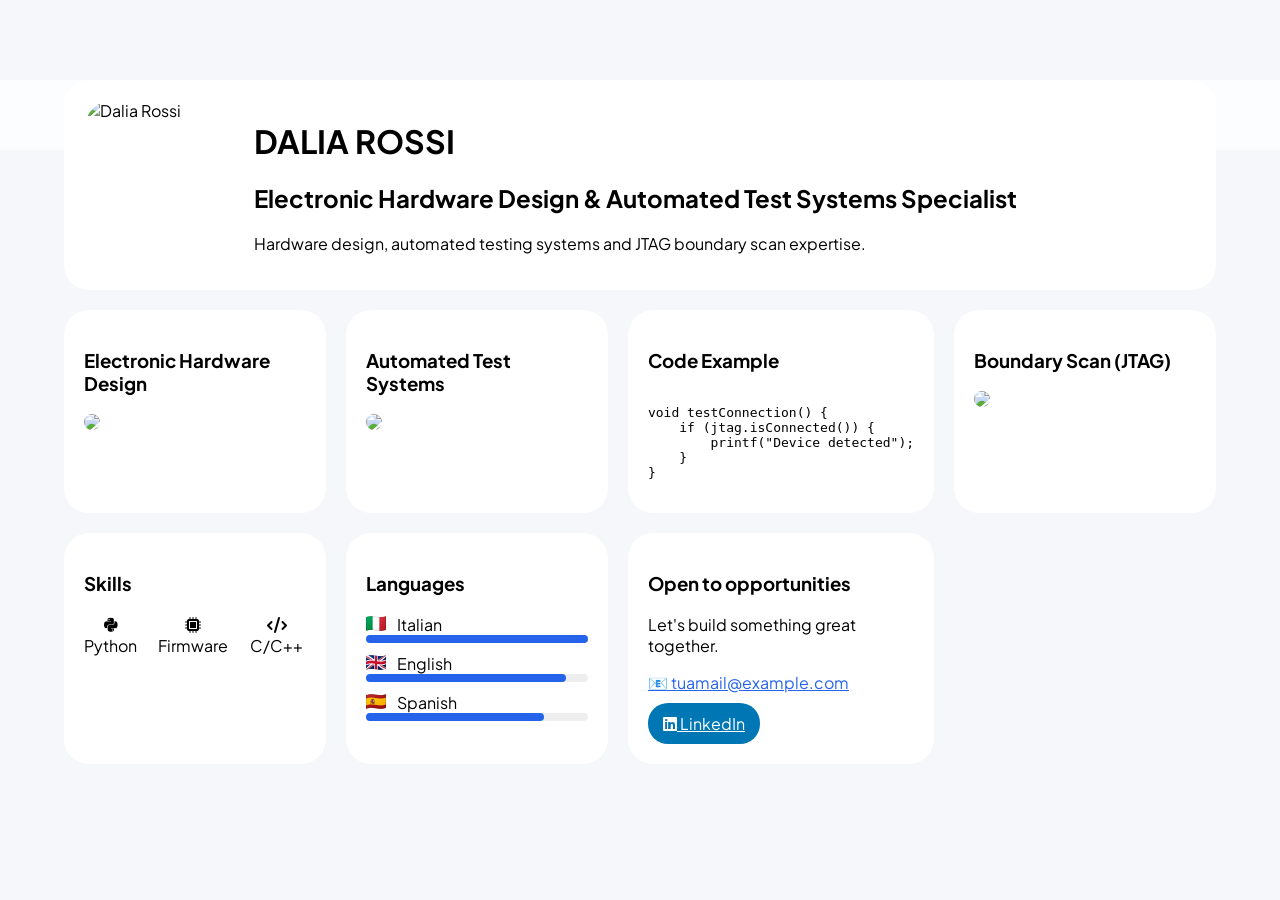
==== index.html @ 94b4492f "Upload" ====
<!DOCTYPE html>
<html lang="it">
<head>
    <meta charset="UTF-8">
    <meta name="viewport" content="width=device-width, initial-scale=1.0">
    <title>Dalia Rossi | Portfolio</title>

    <link href="https://fonts.googleapis.com/css2?family=Plus+Jakarta+Sans:wght@400;500;600;700;800&display=swap" rel="stylesheet">
    <link rel="stylesheet" href="style.css">
    <link rel="stylesheet" href="https://cdnjs.cloudflare.com/ajax/libs/font-awesome/6.0.0/css/all.min.css">
</head>

<body>

<nav class="navbar">
    <div class="nav-container">
        <span class="logo">DALIA ROSSI</span>
        <div class="nav-links">
            <a href="#home">Home</a>
            <a href="#portfolio">Portfolio</a>
            <a href="#contact">Contact</a>
        </div>
    </div>
</nav>

<main class="container">

<!-- HERO -->
<header id="home" class="bento-item hero">
    <img src="images/ritratto.jpg" alt="Dalia Rossi" class="profile-img">
    <div class="hero-text">
        <h1>DALIA ROSSI</h1>
        <h2>Electronic Hardware Design & Automated Test Systems Specialist</h2>
        <p>Hardware design, automated testing systems and JTAG boundary scan expertise.</p>
    </div>
</header>

<!-- PORTFOLIO -->
<section id="portfolio" class="bento-item hardware">
    <h3>Electronic Hardware Design</h3>
    <img src="images/boardscheme.png" class="bento-image">
</section>

<section class="bento-item test-systems">
    <h3>Automated Test Systems</h3>
    <img src="images/greenlabview.png" class="bento-image">
</section>

<section class="bento-item code-card">
    <h3>Code Example</h3>
<pre><code>
void testConnection() {
    if (jtag.isConnected()) {
        printf("Device detected");
    }
}
</code></pre>
</section>

<section class="bento-item jtag">
    <h3>Boundary Scan (JTAG)</h3>
    <img src="images/purplecore.png" class="bento-image">
</section>

<!-- SKILLS -->
<section class="bento-item skills">
    <h3>Skills</h3>
    <div class="skills-icons">
        <div class="skill-icon"><i class="fab fa-python"></i><span>Python</span></div>
        <div class="skill-icon"><i class="fas fa-microchip"></i><span>Firmware</span></div>
        <div class="skill-icon"><i class="fas fa-code"></i><span>C/C++</span></div>
    </div>
</section>

<!-- LANGUAGES -->
<section class="bento-item languages">
    <h3>Languages</h3>

    <div class="lang" data-lang="Ciao">
        <span><img src="images/flags/it.png" class="flag"> Italian</span>
        <div class="bar-bg"><div class="bar" style="width: 100%"></div></div>
    </div>

    <div class="lang" data-lang="Hello">
        <span><img src="images/flags/gb.png" class="flag"> English</span>
        <div class="bar-bg"><div class="bar" style="width: 90%"></div></div>
    </div>

    <div class="lang" data-lang="Hola">
        <span><img src="images/flags/es.png" class="flag"> Spanish</span>
        <div class="bar-bg"><div class="bar" style="width: 80%"></div></div>
    </div>
</section>

<!-- CONTACT -->
<section id="contact" class="bento-item contact-section">
    <h3>Open to opportunities</h3>
    <p>Let's build something great together.</p>

    <a href="mailto:tuamail@example.com" class="email-link">
        📧 tuamail@example.com
    </a>

    <a href="https://www.linkedin.com" target="_blank" class="linkedin-pill">
        <i class="fab fa-linkedin"></i> LinkedIn
    </a>
</section>

</main>

<!-- ANIMAZIONI -->
<script>
const observer = new IntersectionObserver((entries) => {
  entries.forEach(entry => {
    if (entry.isIntersecting) {
      entry.target.classList.add("show");
    }
  });
}, { threshold: 0.15 });

document.querySelectorAll(".bento-item").forEach(el => {
  el.classList.add("hidden");
  observer.observe(el);
});
</script>

</body>
</html>
---- style.css ----
:root {
    --primary: #2563eb;
    --bg: #f5f7fb;
    --text: #1d1d1f;
}

body {
    font-family: 'Plus Jakarta Sans', sans-serif;
    background: var(--bg);
    margin: 0;
    padding-top: 80px;
}

.navbar {
    position: fixed;
    width: 100%;
    height: 70px;
    background: rgba(255,255,255,0.7);
    backdrop-filter: blur(10px);
    display: flex;
    align-items: center;
}

.nav-container {
    width: 90%;
    margin: auto;
    display: flex;
    justify-content: space-between;
}

.container {
    width: 90%;
    margin: auto;
    display: grid;
    grid-template-columns: repeat(4,1fr);
    gap: 20px;
}

.bento-item {
    background: white;
    border-radius: 25px;
    padding: 20px;
    transition: 0.4s;
}

.bento-item:hover {
    transform: translateY(-5px);
}

.hero {
    grid-column: span 4;
    display: flex;
    gap: 30px;
}

.profile-img {
    width: 140px;
    border-radius: 30px;
}

.skills-icons {
    display: flex;
    gap: 20px;
}

.skill-icon {
    text-align: center;
}

.bento-image {
    width: 100%;
    border-radius: 15px;
}

.languages .lang {
    margin-top: 10px;
    position: relative;
}

.flag {
    width: 20px;
    margin-right: 8px;
}

.bar-bg {
    background: #eee;
    height: 8px;
    border-radius: 10px;
}

.bar {
    background: var(--primary);
    height: 100%;
    border-radius: 10px;
}

/* TOOLTIP */
.lang::after {
    content: attr(data-lang);
    position: absolute;
    top: -30px;
    left: 0;
    background: black;
    color: white;
    padding: 4px 10px;
    border-radius: 6px;
    opacity: 0;
    transition: 0.3s;
}

.lang:hover::after {
    opacity: 1;
}

/* CONTACT */
.email-link {
    display: block;
    margin-top: 10px;
    color: var(--primary);
}

.linkedin-pill {
    display: inline-block;
    margin-top: 10px;
    background: #0077b5;
    color: white;
    padding: 10px 15px;
    border-radius: 20px;
}

/* ANIMAZIONI */
.hidden {
    opacity: 0;
    transform: translateY(30px);
}

.show {
    opacity: 1;
    transform: translateY(0);
}

/* RESPONSIVE */
@media(max-width:900px){
    .container {grid-template-columns:repeat(2,1fr);}
}

@media(max-width:600px){
    .container {grid-template-columns:1fr;}
    .hero {flex-direction: column;}
}
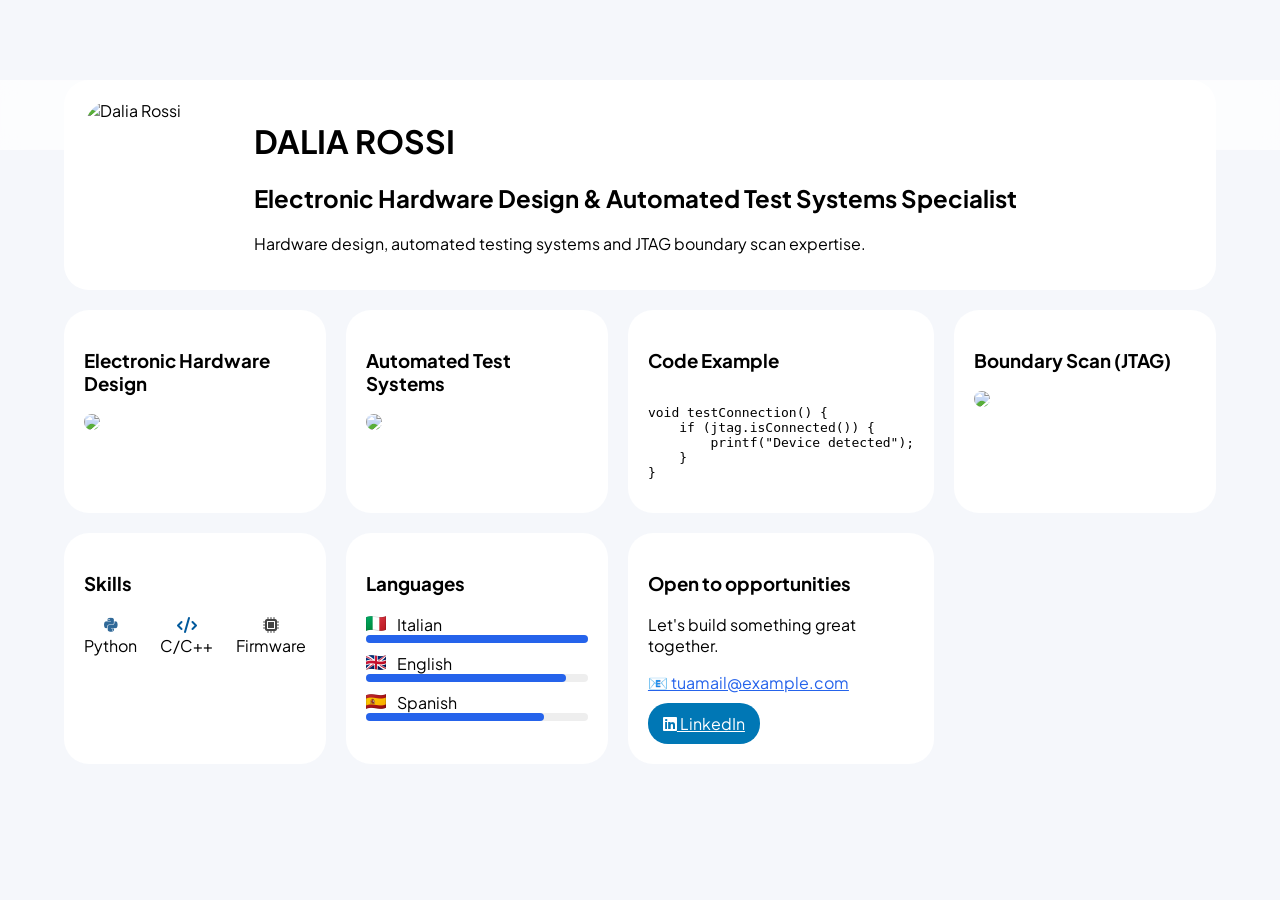
==== commit b4dbb06d: "Update index.html fix nav bar" ====
--- a/index.html
+++ b/index.html
@@ -1,5 +1,5 @@
 <!DOCTYPE html>
-<html lang="it">
+<html lang="en">
 <head>
     <meta charset="UTF-8">
     <meta name="viewport" content="width=device-width, initial-scale=1.0">
@@ -19,6 +19,14 @@
             <a href="#home">Home</a>
             <a href="#portfolio">Portfolio</a>
             <a href="#contact">Contact</a>
+
+            <a href="https://github.com/dal-dal" target="_blank" class="icon-link">
+                <i class="fab fa-github"></i>
+            </a>
+
+            <a href="https://www.linkedin.com/in/dalia-rossi-74ba99146" target="_blank" class="icon-link">
+                <i class="fab fa-linkedin"></i>
+            </a>
         </div>
     </div>
 </nav>
@@ -66,9 +74,20 @@
 <section class="bento-item skills">
     <h3>Skills</h3>
     <div class="skills-icons">
-        <div class="skill-icon"><i class="fab fa-python"></i><span>Python</span></div>
-        <div class="skill-icon"><i class="fas fa-microchip"></i><span>Firmware</span></div>
-        <div class="skill-icon"><i class="fas fa-code"></i><span>C/C++</span></div>
+        <div class="skill-icon">
+            <i class="fab fa-python" style="color:#306998"></i>
+            <span>Python</span>
+        </div>
+
+        <div class="skill-icon">
+            <i class="fas fa-code" style="color:#00599C"></i>
+            <span>C/C++</span>
+        </div>
+
+        <div class="skill-icon">
+            <i class="fas fa-microchip" style="color:#444"></i>
+            <span>Firmware</span>
+        </div>
     </div>
 </section>
 
@@ -125,4 +144,4 @@
 </script>
 
 </body>
-</html>+</html>
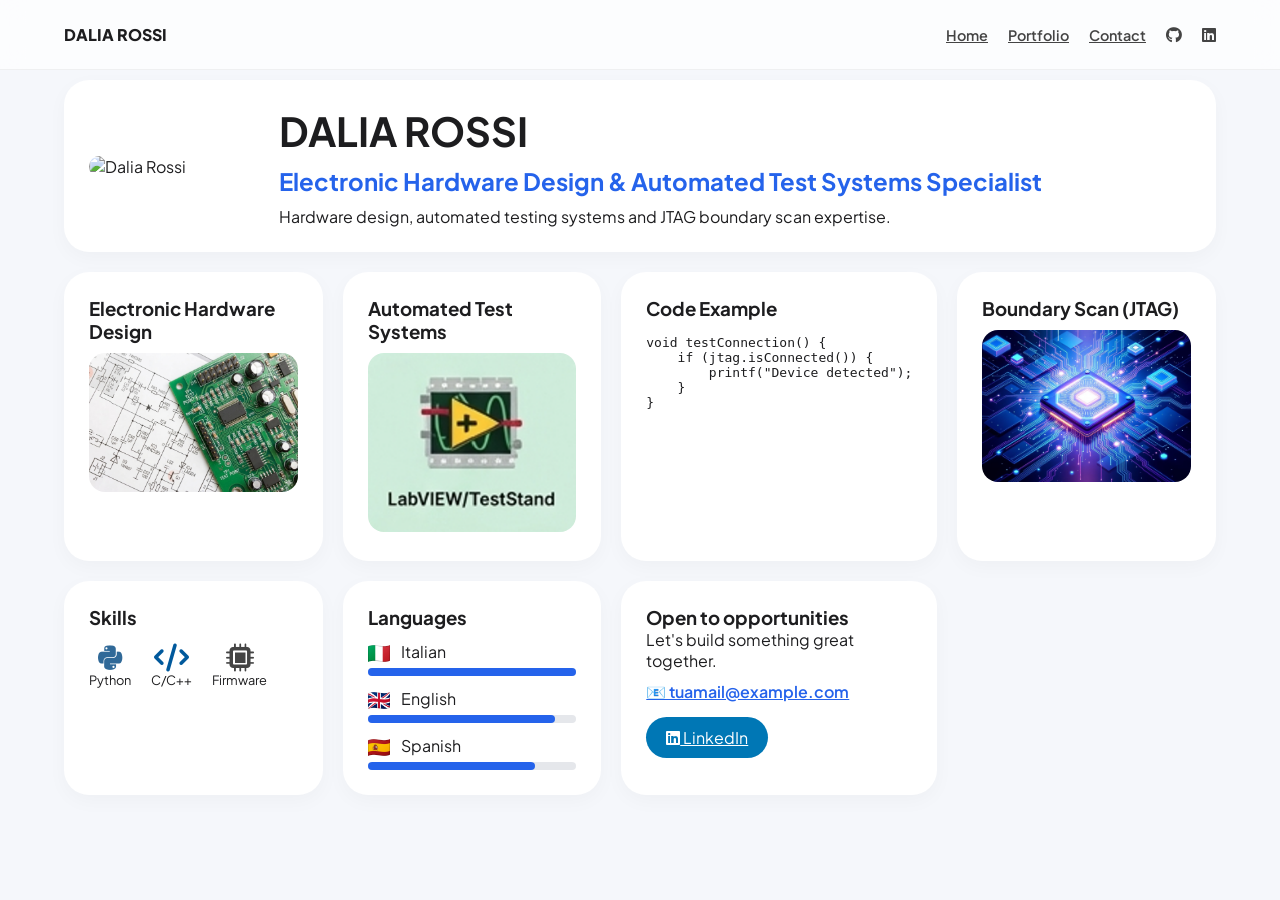
==== commit 53a263d3: "Update index.html fix images names" ====
--- a/index.html
+++ b/index.html
@@ -35,7 +35,7 @@
 
 <!-- HERO -->
 <header id="home" class="bento-item hero">
-    <img src="images/ritratto.jpg" alt="Dalia Rossi" class="profile-img">
+    <img src="images/Ritratto.jpg" alt="Dalia Rossi" class="profile-img">
     <div class="hero-text">
         <h1>DALIA ROSSI</h1>
         <h2>Electronic Hardware Design & Automated Test Systems Specialist</h2>
@@ -46,12 +46,12 @@
 <!-- PORTFOLIO -->
 <section id="portfolio" class="bento-item hardware">
     <h3>Electronic Hardware Design</h3>
-    <img src="images/boardscheme.png" class="bento-image">
+    <img src="images/BoardScheme.png" class="bento-image">
 </section>
 
 <section class="bento-item test-systems">
     <h3>Automated Test Systems</h3>
-    <img src="images/greenlabview.png" class="bento-image">
+    <img src="images/GreenLabView.png" class="bento-image">
 </section>
 
 <section class="bento-item code-card">
@@ -67,7 +67,7 @@
 
 <section class="bento-item jtag">
     <h3>Boundary Scan (JTAG)</h3>
-    <img src="images/purplecore.png" class="bento-image">
+    <img src="images/PurpleCore.png" class="bento-image">
 </section>
 
 <!-- SKILLS -->
--- a/style.css
+++ b/style.css
@@ -1,24 +1,40 @@
+/* --- BASE --- */
 :root {
     --primary: #2563eb;
     --bg: #f5f7fb;
     --text: #1d1d1f;
+    --subtext: #6b7280;
+}
+
+* {
+    box-sizing: border-box;
+    margin: 0;
+    padding: 0;
+}
+
+html {
+    scroll-behavior: smooth;
 }
 
 body {
     font-family: 'Plus Jakarta Sans', sans-serif;
     background: var(--bg);
-    margin: 0;
+    color: var(--text);
     padding-top: 80px;
 }
 
+/* --- NAVBAR --- */
 .navbar {
     position: fixed;
+    top: 0;
     width: 100%;
     height: 70px;
     background: rgba(255,255,255,0.7);
-    backdrop-filter: blur(10px);
-    display: flex;
-    align-items: center;
+    backdrop-filter: blur(12px);
+    display: flex;
+    align-items: center;
+    border-bottom: 1px solid rgba(0,0,0,0.05);
+    z-index: 1000;
 }
 
 .nav-container {
@@ -26,66 +42,151 @@
     margin: auto;
     display: flex;
     justify-content: space-between;
-}
-
+    align-items: center;
+}
+
+.logo {
+    font-weight: 800;
+}
+
+.nav-links {
+    display: flex;
+    gap: 20px;
+    align-items: center;
+}
+
+.nav-links a {
+    font-size: 0.9rem;
+    color: #444;
+    font-weight: 600;
+    position: relative;
+}
+
+.nav-links a::after {
+    content: "";
+    position: absolute;
+    height: 2px;
+    width: 0%;
+    bottom: -4px;
+    left: 0;
+    background: var(--primary);
+    transition: 0.3s;
+}
+
+.nav-links a:hover::after {
+    width: 100%;
+}
+
+/* social icons */
+.icon-link i {
+    font-size: 1rem;
+    transition: 0.3s;
+}
+
+.icon-link:hover i {
+    color: var(--primary);
+    transform: translateY(-2px);
+}
+
+/* --- GRID --- */
 .container {
     width: 90%;
     margin: auto;
     display: grid;
-    grid-template-columns: repeat(4,1fr);
+    grid-template-columns: repeat(4, 1fr);
     gap: 20px;
 }
 
+/* --- CARDS --- */
 .bento-item {
     background: white;
     border-radius: 25px;
-    padding: 20px;
-    transition: 0.4s;
+    padding: 25px;
+    transition: all 0.35s ease;
+    box-shadow: 0 6px 20px rgba(0,0,0,0.03);
+    position: relative;
 }
 
 .bento-item:hover {
-    transform: translateY(-5px);
-}
-
+    transform: translateY(-6px);
+    box-shadow: 0 15px 35px rgba(0,0,0,0.08);
+}
+
+/* --- HERO --- */
 .hero {
     grid-column: span 4;
     display: flex;
-    gap: 30px;
+    gap: 40px;
+    align-items: center;
 }
 
 .profile-img {
-    width: 140px;
+    width: 150px;
     border-radius: 30px;
 }
 
-.skills-icons {
-    display: flex;
-    gap: 20px;
-}
-
-.skill-icon {
-    text-align: center;
-}
-
+.hero-text h1 {
+    font-size: 2.5rem;
+}
+
+.hero-text h2 {
+    color: var(--primary);
+    margin: 10px 0;
+}
+
+/* --- IMMAGINI --- */
 .bento-image {
     width: 100%;
-    border-radius: 15px;
-}
-
-.languages .lang {
+    border-radius: 16px;
     margin-top: 10px;
+    transition: 0.4s;
+}
+
+.bento-item:hover .bento-image {
+    transform: scale(1.04);
+}
+
+/* --- SKILLS --- */
+.skills-icons {
+    display: flex;
+    gap: 20px;
+    margin-top: 15px;
+}
+
+.skill-icon {
+    display: flex;
+    flex-direction: column;
+    align-items: center;
+    font-size: 0.8rem;
+}
+
+.skill-icon i {
+    font-size: 28px;
+    transition: 0.3s;
+}
+
+.skill-icon:hover i {
+    transform: scale(1.2);
+}
+
+/* --- LANGUAGES --- */
+.lang {
+    margin-top: 12px;
     position: relative;
+    cursor: pointer;
 }
 
 .flag {
-    width: 20px;
+    width: 22px;
     margin-right: 8px;
+    vertical-align: middle;
 }
 
 .bar-bg {
-    background: #eee;
+    background: #e5e7eb;
     height: 8px;
     border-radius: 10px;
+    margin-top: 6px;
 }
 
 .bar {
@@ -94,44 +195,49 @@
     border-radius: 10px;
 }
 
-/* TOOLTIP */
+/* tooltip */
 .lang::after {
     content: attr(data-lang);
     position: absolute;
-    top: -30px;
-    left: 0;
-    background: black;
+    top: -35px;
+    left: 50%;
+    transform: translateX(-50%) translateY(10px);
+    background: #111;
     color: white;
-    padding: 4px 10px;
-    border-radius: 6px;
+    padding: 6px 10px;
+    border-radius: 8px;
+    font-size: 0.75rem;
     opacity: 0;
     transition: 0.3s;
 }
 
 .lang:hover::after {
     opacity: 1;
-}
-
-/* CONTACT */
+    transform: translateX(-50%) translateY(0);
+}
+
+/* --- CONTACT --- */
 .email-link {
     display: block;
     margin-top: 10px;
     color: var(--primary);
+    font-weight: 600;
 }
 
 .linkedin-pill {
     display: inline-block;
-    margin-top: 10px;
+    margin-top: 15px;
     background: #0077b5;
     color: white;
-    padding: 10px 15px;
-    border-radius: 20px;
-}
-
-/* ANIMAZIONI */
+    padding: 10px 20px;
+    border-radius: 999px;
+}
+
+/* --- ANIMAZIONI SCROLL --- */
 .hidden {
     opacity: 0;
     transform: translateY(30px);
+    transition: all 0.7s ease;
 }
 
 .show {
@@ -139,12 +245,21 @@
     transform: translateY(0);
 }
 
-/* RESPONSIVE */
+/* --- RESPONSIVE --- */
 @media(max-width:900px){
-    .container {grid-template-columns:repeat(2,1fr);}
+    .container {
+        grid-template-columns: repeat(2,1fr);
+    }
+
+    .hero {
+        grid-column: span 2;
+        flex-direction: column;
+        text-align: center;
+    }
 }
 
 @media(max-width:600px){
-    .container {grid-template-columns:1fr;}
-    .hero {flex-direction: column;}
-}+    .container {
+        grid-template-columns: 1fr;
+    }
+}
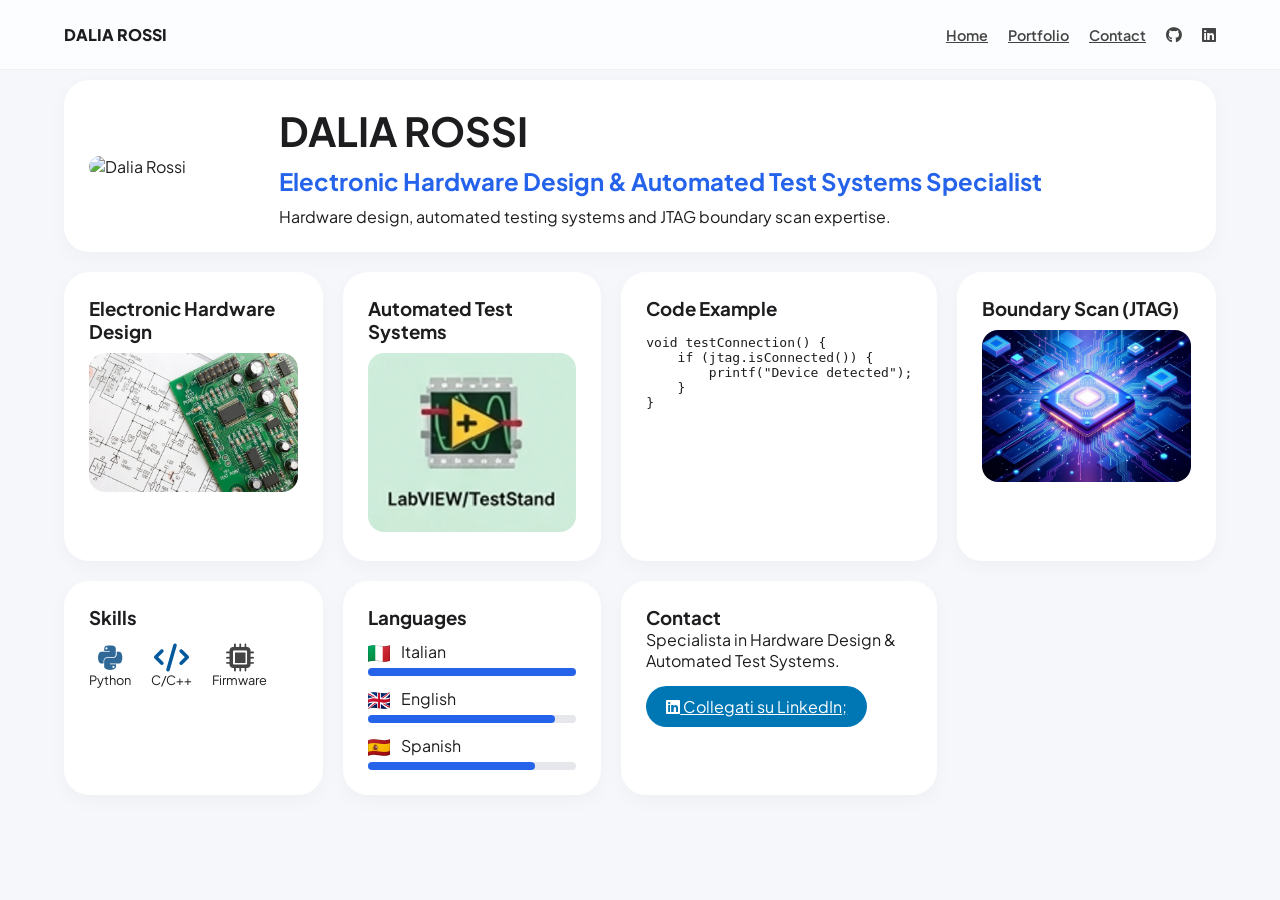
==== commit e97e9865: "Update index.html contact section" ====
--- a/index.html
+++ b/index.html
@@ -113,16 +113,15 @@
 
 <!-- CONTACT -->
 <section id="contact" class="bento-item contact-section">
-    <h3>Open to opportunities</h3>
-    <p>Let's build something great together.</p>
-
-    <a href="mailto:tuamail@example.com" class="email-link">
-        📧 tuamail@example.com
-    </a>
-
-    <a href="https://www.linkedin.com" target="_blank" class="linkedin-pill">
-        <i class="fab fa-linkedin"></i> LinkedIn
-    </a>
+    <h3>Contact</h3> 
+	<p>Specialista in Hardware Design & Automated Test Systems.</p> 
+	<div class="social-pills"> 
+		<a href="https://www.linkedin.com/in/dalia-rossi-74ba99146" target="_blank" class="linkedin-pill"> 
+		<i class="fab fa-linkedin"></i>
+		Collegati su LinkedIn;
+		</a> 
+	</div> 
+    
 </section>
 
 </main>
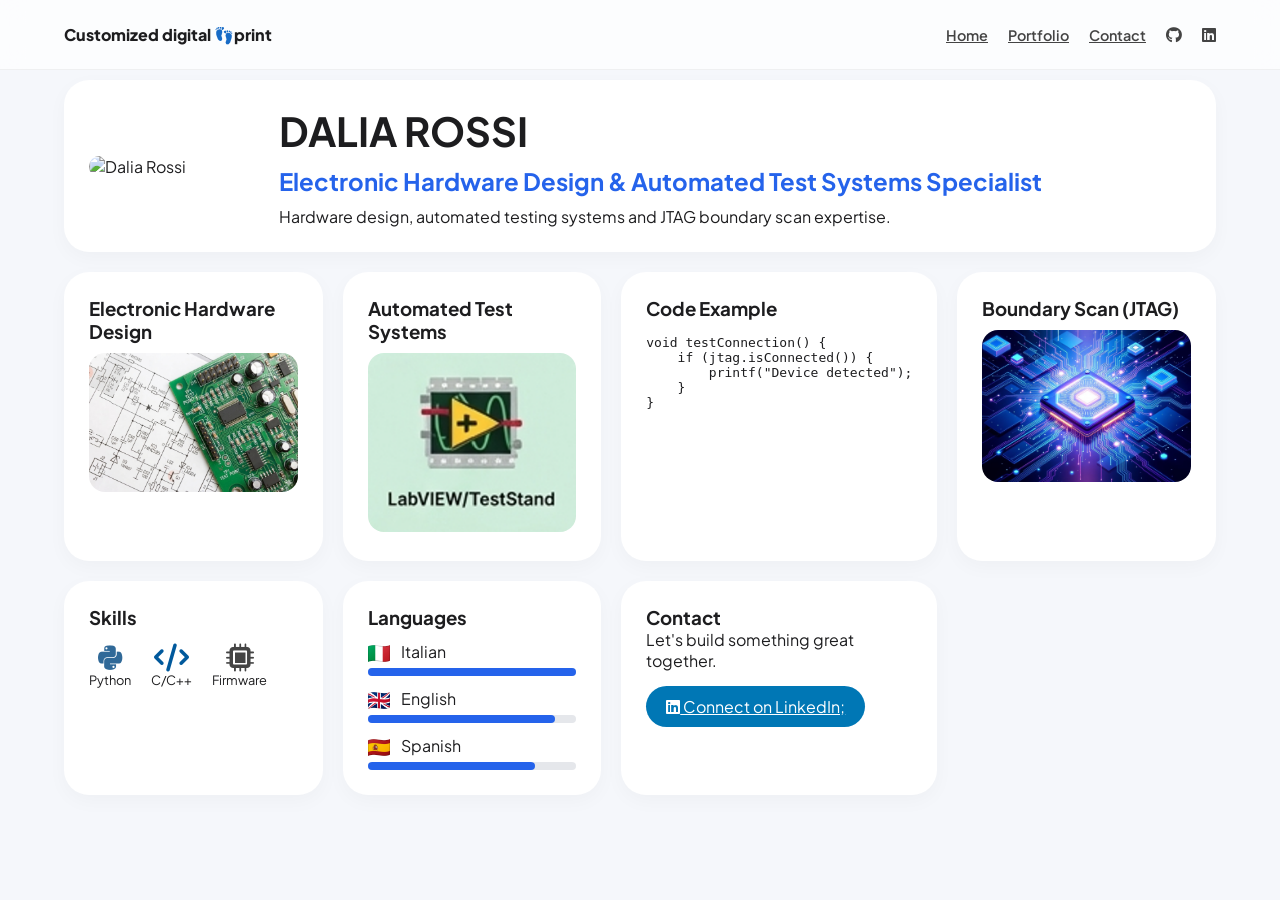
==== commit 4b40e72f: "Update index.html" ====
--- a/index.html
+++ b/index.html
@@ -14,7 +14,7 @@
 
 <nav class="navbar">
     <div class="nav-container">
-        <span class="logo">DALIA ROSSI</span>
+        <span class="logo">Customized digital 👣print</span>
         <div class="nav-links">
             <a href="#home">Home</a>
             <a href="#portfolio">Portfolio</a>
@@ -95,17 +95,17 @@
 <section class="bento-item languages">
     <h3>Languages</h3>
 
-    <div class="lang" data-lang="Ciao">
+    <div class="lang" data-lang="Ciao!🖐">
         <span><img src="images/flags/it.png" class="flag"> Italian</span>
         <div class="bar-bg"><div class="bar" style="width: 100%"></div></div>
     </div>
 
-    <div class="lang" data-lang="Hello">
+    <div class="lang" data-lang="Hello!">
         <span><img src="images/flags/gb.png" class="flag"> English</span>
         <div class="bar-bg"><div class="bar" style="width: 90%"></div></div>
     </div>
 
-    <div class="lang" data-lang="Hola">
+    <div class="lang" data-lang="¡Hola!">
         <span><img src="images/flags/es.png" class="flag"> Spanish</span>
         <div class="bar-bg"><div class="bar" style="width: 80%"></div></div>
     </div>
@@ -114,11 +114,11 @@
 <!-- CONTACT -->
 <section id="contact" class="bento-item contact-section">
     <h3>Contact</h3> 
-	<p>Specialista in Hardware Design & Automated Test Systems.</p> 
+	<p>Let's build something great together.</p> 
 	<div class="social-pills"> 
 		<a href="https://www.linkedin.com/in/dalia-rossi-74ba99146" target="_blank" class="linkedin-pill"> 
 		<i class="fab fa-linkedin"></i>
-		Collegati su LinkedIn;
+		Connect on LinkedIn;
 		</a> 
 	</div> 
     
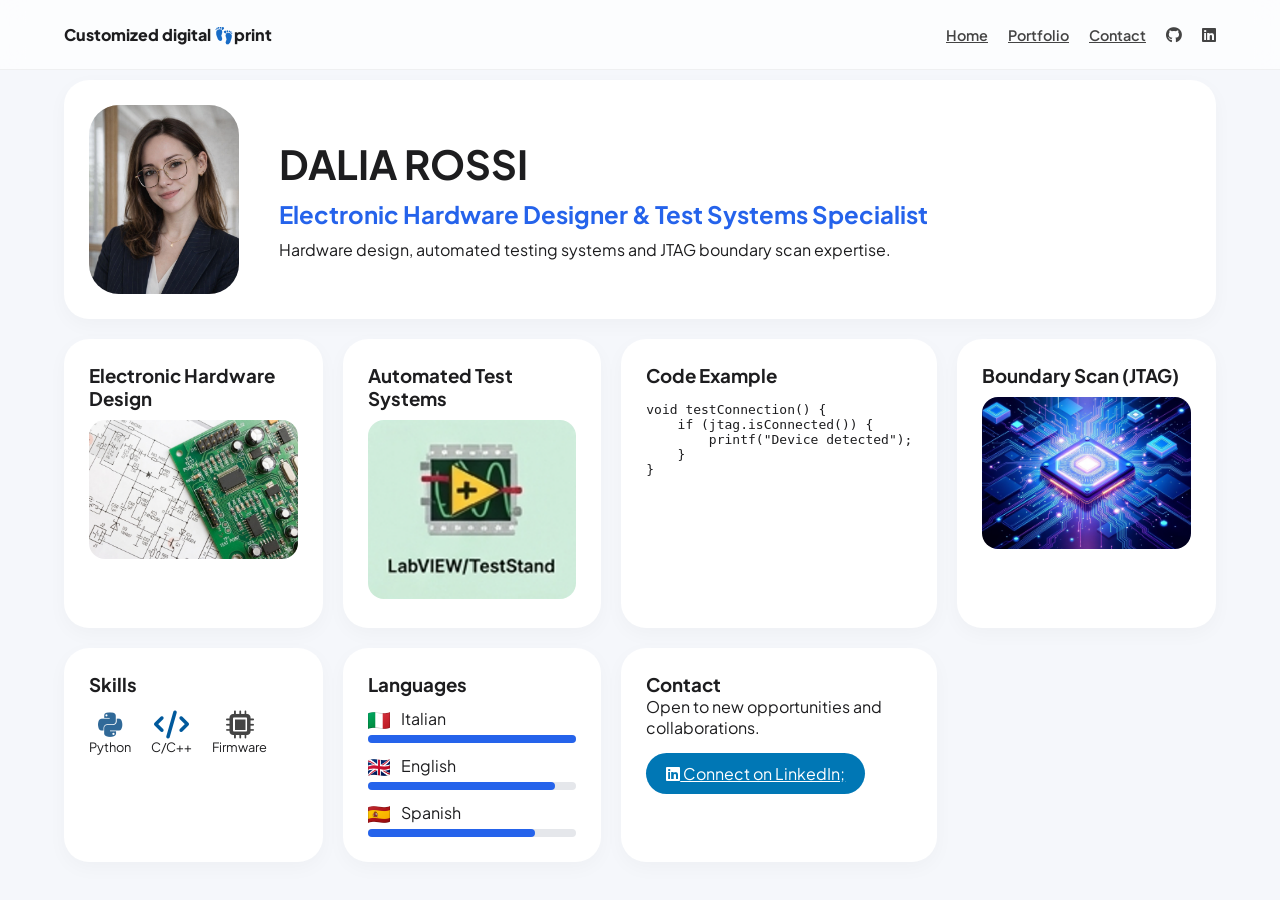
==== commit b6669b8f: "Update index.html" ====
--- a/index.html
+++ b/index.html
@@ -35,10 +35,10 @@
 
 <!-- HERO -->
 <header id="home" class="bento-item hero">
-    <img src="images/Ritratto.jpg" alt="Dalia Rossi" class="profile-img">
+    <img src="images/Ritratto.png" alt="Dalia Rossi" class="profile-img">
     <div class="hero-text">
         <h1>DALIA ROSSI</h1>
-        <h2>Electronic Hardware Design & Automated Test Systems Specialist</h2>
+        <h2>Electronic Hardware Designer & Test Systems Specialist</h2>
         <p>Hardware design, automated testing systems and JTAG boundary scan expertise.</p>
     </div>
 </header>
@@ -114,7 +114,7 @@
 <!-- CONTACT -->
 <section id="contact" class="bento-item contact-section">
     <h3>Contact</h3> 
-	<p>Let's build something great together.</p> 
+	<p>Open to new opportunities and collaborations.</p> 
 	<div class="social-pills"> 
 		<a href="https://www.linkedin.com/in/dalia-rossi-74ba99146" target="_blank" class="linkedin-pill"> 
 		<i class="fab fa-linkedin"></i>
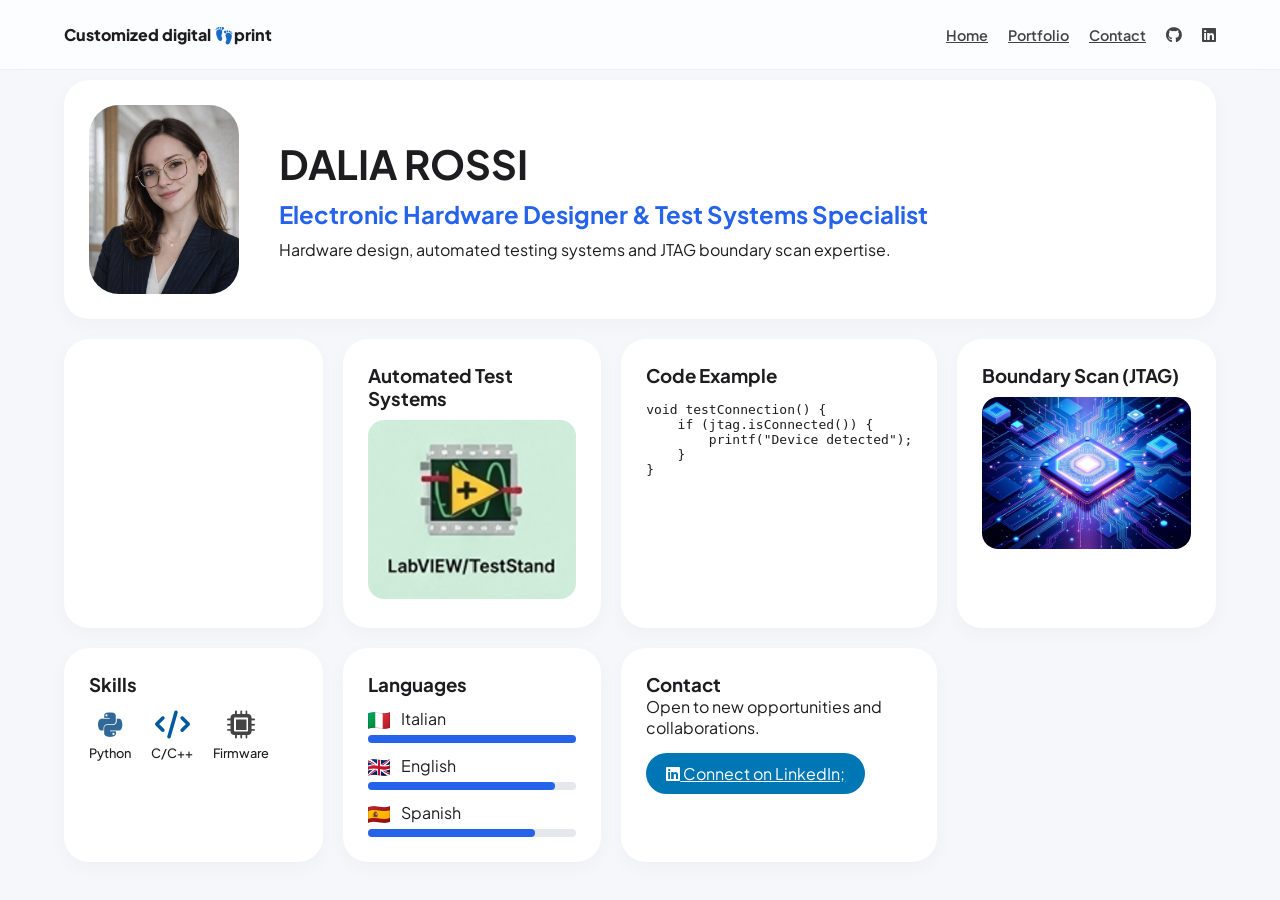
==== commit 58d67d2f: "Update index.html clickable" ====
--- a/index.html
+++ b/index.html
@@ -44,10 +44,11 @@
 </header>
 
 <!-- PORTFOLIO -->
-<section id="portfolio" class="bento-item hardware">
+<!--<section id="portfolio" class="bento-item hardware">
     <h3>Electronic Hardware Design</h3>
     <img src="images/BoardScheme.png" class="bento-image">
-</section>
+</section> -->
+<a href="hardware.html" class="bento-item hardware clickable"></a>
 
 <section class="bento-item test-systems">
     <h3>Automated Test Systems</h3>
--- a/style.css
+++ b/style.css
@@ -263,3 +263,12 @@
         grid-template-columns: 1fr;
     }
 }
+
+.skill-icon span {
+    margin-top: 6px;
+    font-weight: 500;
+}
+
+.skill-icon:hover {
+    transform: translateY(-3px);
+}
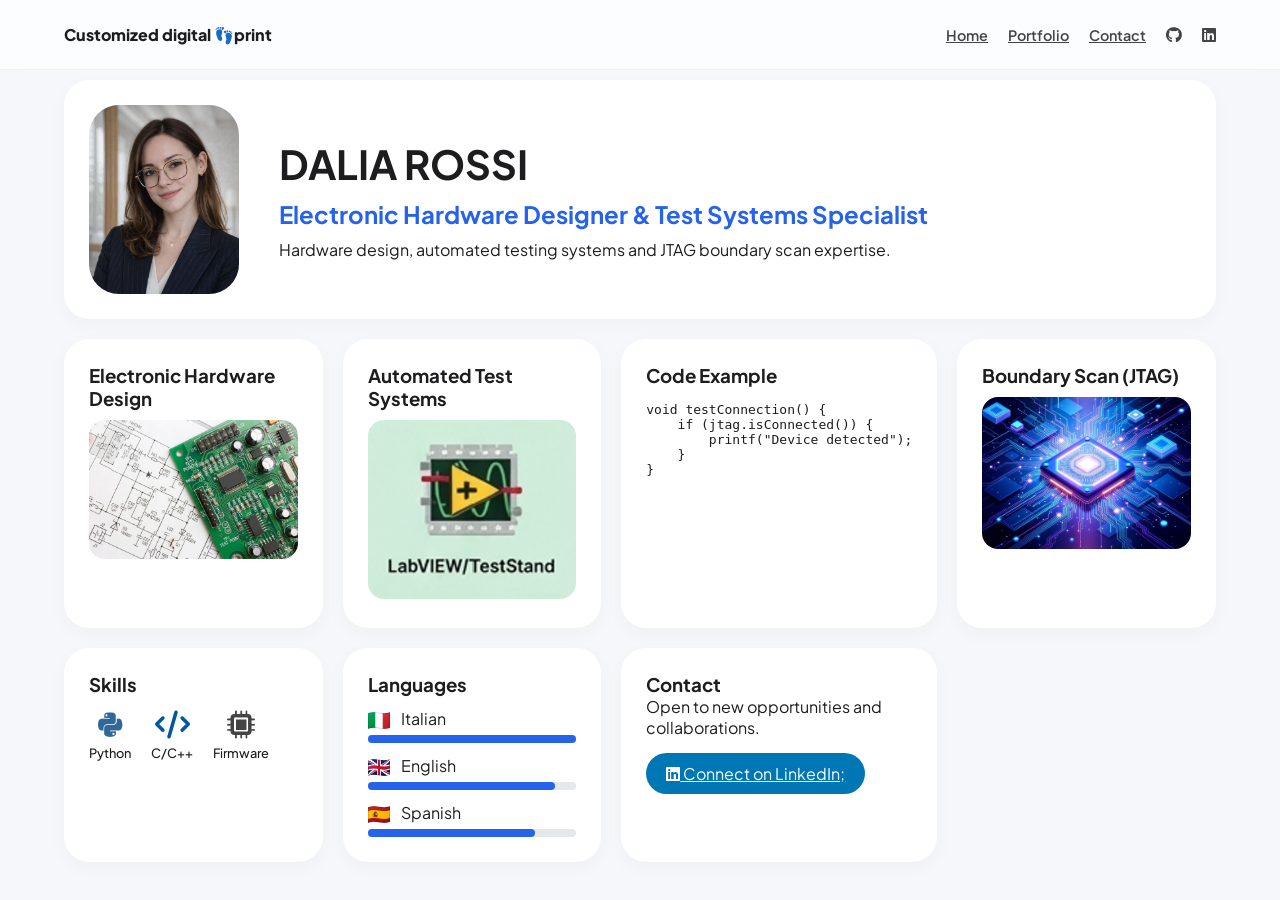
==== commit 7557d024: "Update index.html" ====
--- a/index.html
+++ b/index.html
@@ -45,10 +45,11 @@
 
 <!-- PORTFOLIO -->
 <!--<section id="portfolio" class="bento-item hardware">
+</section> -->
+<a href="hardware.html" class="bento-item hardware clickable">
     <h3>Electronic Hardware Design</h3>
-    <img src="images/BoardScheme.png" class="bento-image">
-</section> -->
-<a href="hardware.html" class="bento-item hardware clickable"></a>
+    <img src="images/BoardScheme.png" class="bento-image" alt="PCB Design">
+</a>
 
 <section class="bento-item test-systems">
     <h3>Automated Test Systems</h3>
--- a/style.css
+++ b/style.css
@@ -272,3 +272,23 @@
 .skill-icon:hover {
     transform: translateY(-3px);
 }
+
+.clickable {
+    cursor: pointer;
+    text-decoration: none;
+    color: inherit;
+}
+
+.clickable:hover {
+    transform: translateY(-8px) scale(1.02);
+}
+
+.project-page {
+    max-width: 800px;
+    margin: 100px auto;
+    padding: 20px;
+}
+
+.project-page img {
+    margin-top: 20px;
+}
